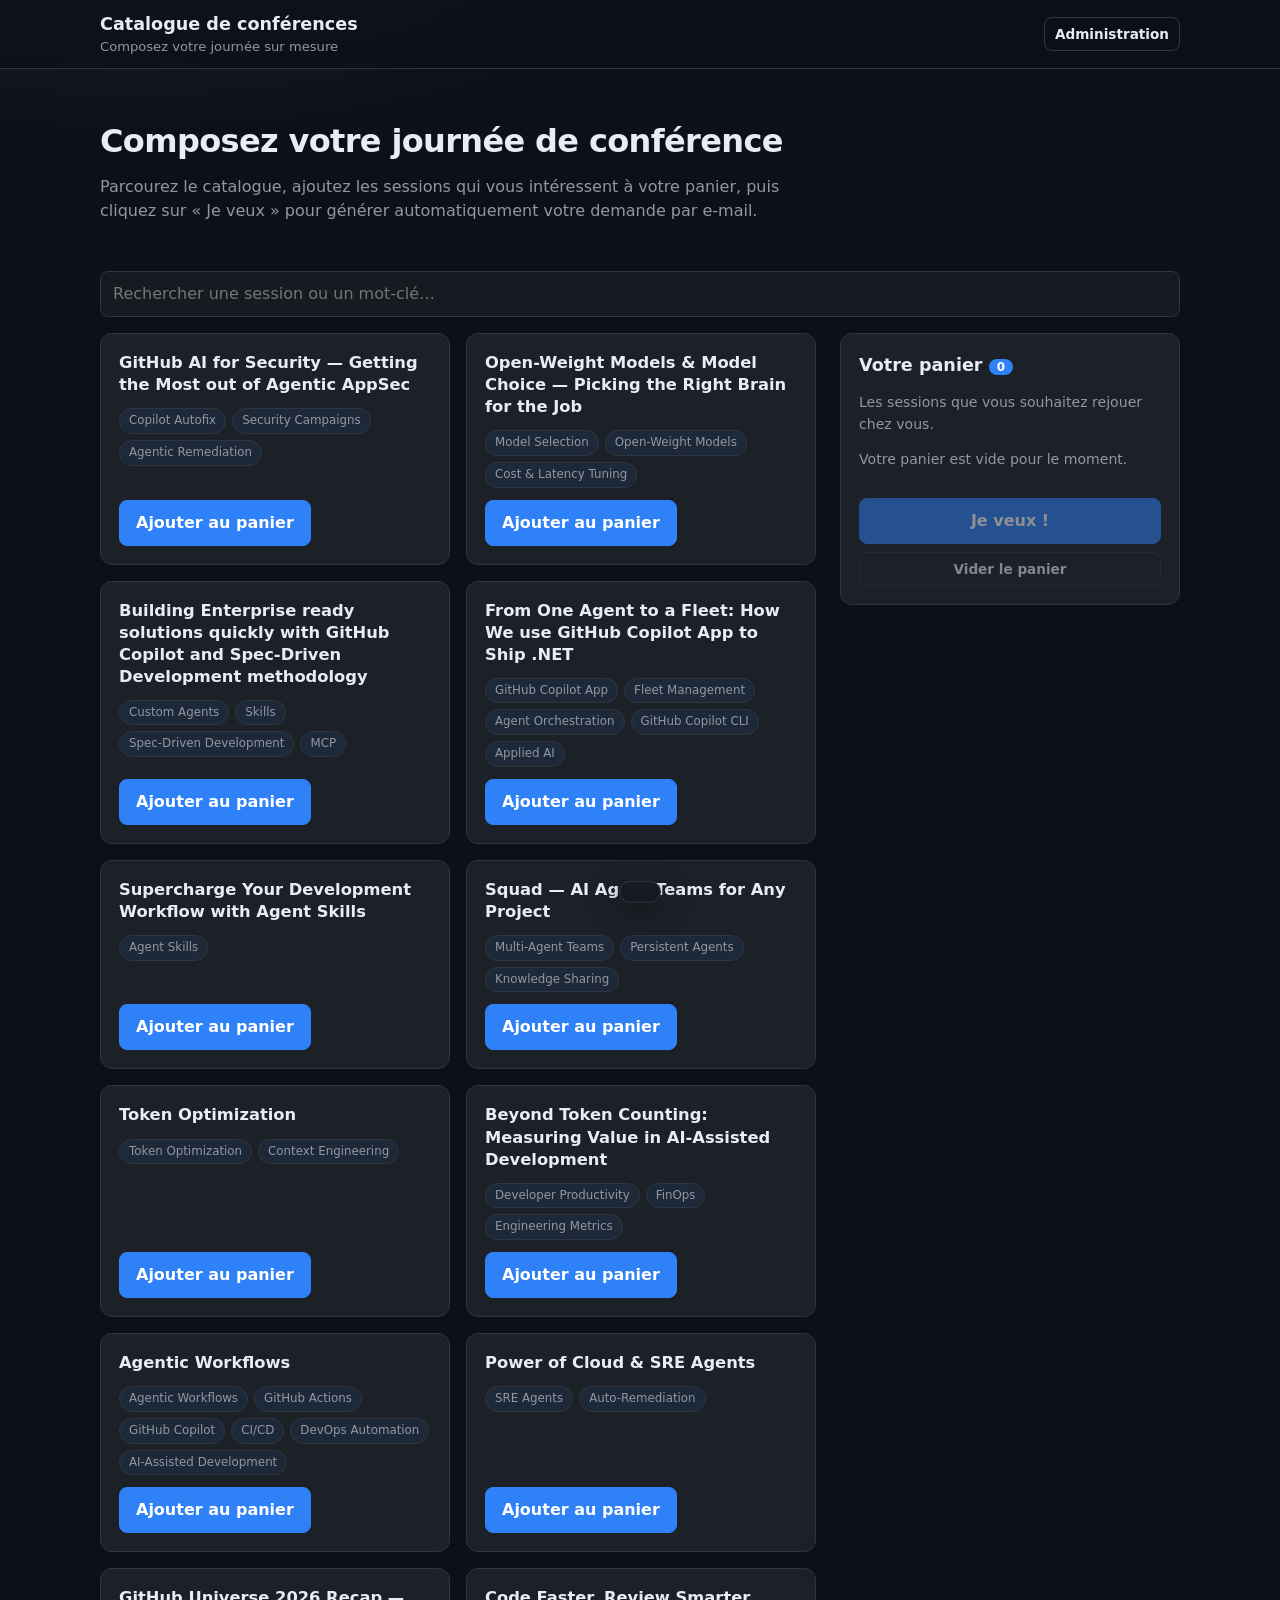
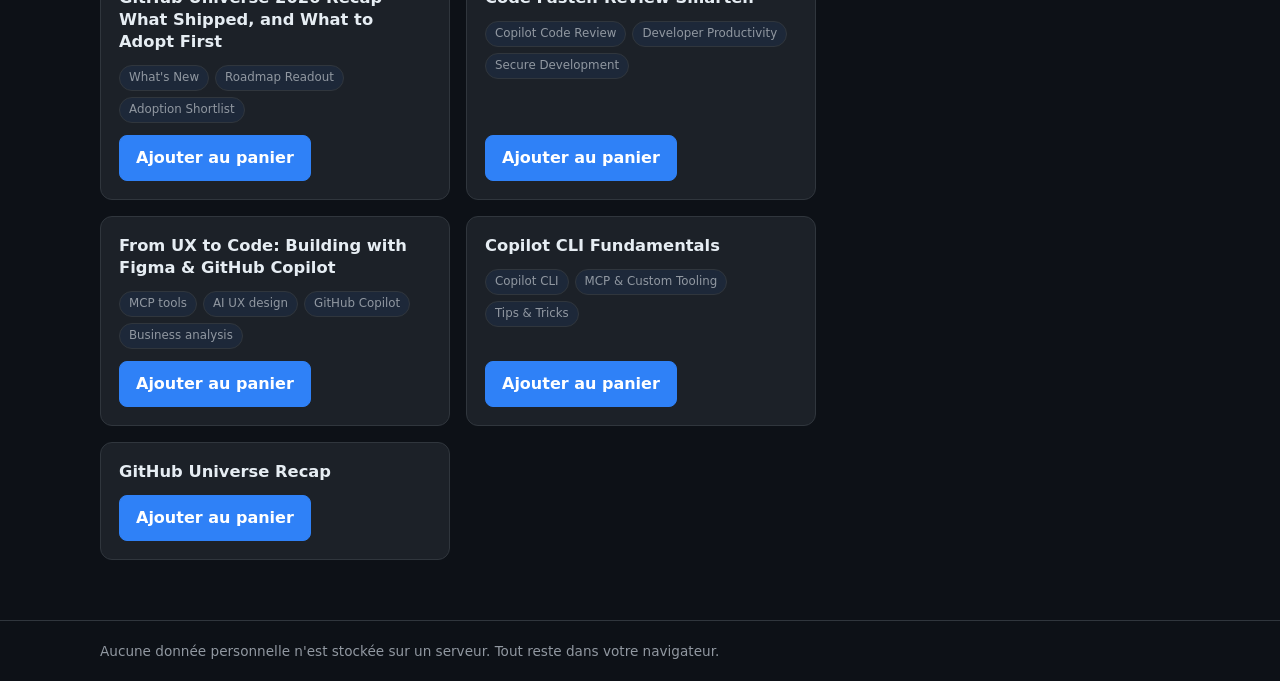
==== index.html @ d8488ca0 "feat: catalogue de conferences avec panier, demande par e-mail et admin - Catalogue statique en fran" ====
<!DOCTYPE html>
<html lang="fr">
  <head>
    <meta charset="utf-8" />
    <meta name="viewport" content="width=device-width, initial-scale=1" />
    <title>Catalogue de conférences — Rejouez nos sessions chez vous</title>
    <meta
      name="description"
      content="Choisissez les sessions que vous souhaitez rejouer lors de votre journée de conférence."
    />
    <link rel="stylesheet" href="assets/css/styles.css" />
  </head>
  <body>
    <header class="site-header">
      <div class="site-header__inner">
        <a class="brand" href="index.html">
          <strong>Catalogue de conférences</strong>
          <span>Composez votre journée sur mesure</span>
        </a>
        <div class="site-header__spacer"></div>
        <a class="btn btn--ghost btn--small" href="admin.html">Administration</a>
      </div>
    </header>

    <main class="container">
      <section class="hero">
        <h1>Composez votre journée de conférence</h1>
        <p>
          Parcourez le catalogue, ajoutez les sessions qui vous intéressent à votre panier, puis
          cliquez sur « Je veux » pour générer automatiquement votre demande par e-mail.
        </p>
      </section>

      <div class="toolbar">
        <div class="search-input">
          <input
            id="search"
            type="text"
            placeholder="Rechercher une session ou un mot-clé…"
            aria-label="Rechercher une session"
          />
        </div>
      </div>

      <div class="layout">
        <section id="catalog" class="catalog" aria-label="Catalogue des sessions">
          <p class="muted">Chargement du catalogue…</p>
        </section>

        <aside class="cart" aria-label="Votre panier">
          <h2>Votre panier <span class="badge" id="cart-count">0</span></h2>
          <p class="muted">Les sessions que vous souhaitez rejouer chez vous.</p>
          <p class="muted" id="cart-empty">Votre panier est vide pour le moment.</p>
          <ul class="cart__list" id="cart-list"></ul>
          <button type="button" class="btn btn--primary" id="want-btn" style="width: 100%" disabled>
            Je veux !
          </button>
          <button
            type="button"
            class="btn btn--ghost btn--small"
            id="clear-cart"
            style="width: 100%; margin-top: 8px"
            disabled
          >
            Vider le panier
          </button>
        </aside>
      </div>
    </main>

    <footer class="site-footer">
      <div class="container">
        Aucune donnée personnelle n'est stockée sur un serveur. Tout reste dans votre navigateur.
      </div>
    </footer>

    <dialog id="request-dialog" aria-labelledby="request-title">
      <form id="request-form" class="modal__body" method="dialog" novalidate="false">
        <h2 id="request-title">Votre demande</h2>
        <p class="muted" id="request-summary"></p>

        <p class="notice">
          🔒 Aucune donnée n'est stockée sur un serveur : vos informations servent uniquement à
          composer le texte de l'e-mail, localement dans votre navigateur.
        </p>

        <div class="form-grid">
          <div>
            <label for="prenom">Prénom *</label>
            <input id="prenom" name="prenom" type="text" required autocomplete="given-name" />
          </div>
          <div>
            <label for="nom">Nom *</label>
            <input id="nom" name="nom" type="text" required autocomplete="family-name" />
          </div>
          <div>
            <label for="email">E-mail *</label>
            <input id="email" name="email" type="email" required autocomplete="email" />
          </div>
          <div>
            <label for="telephone">Téléphone *</label>
            <input id="telephone" name="telephone" type="tel" required autocomplete="tel" />
          </div>
          <div>
            <label for="societe">Société</label>
            <input id="societe" name="societe" type="text" autocomplete="organization" />
          </div>
          <div>
            <label for="date">Date souhaitée</label>
            <input id="date" name="date" type="date" />
          </div>
          <div class="full">
            <label for="message">Message complémentaire</label>
            <textarea id="message" name="message" placeholder="Nombre de participants, lieu, contraintes…"></textarea>
          </div>
        </div>

        <div class="modal__actions">
          <button type="button" class="btn btn--ghost" id="cancel-request">Annuler</button>
          <a class="btn" id="mailto-btn" href="#">Ouvrir dans ma messagerie</a>
          <button type="submit" class="btn btn--primary">OK — copier l'e-mail</button>
        </div>
      </form>
    </dialog>

    <div class="toast" id="toast" role="status" aria-live="polite"></div>

    <script src="assets/js/store.js"></script>
    <script src="assets/js/app.js"></script>
  </body>
</html>
---- assets/css/styles.css ----
:root {
  --bg: #0d1117;
  --bg-soft: #161b22;
  --bg-card: #1c2128;
  --border: #30363d;
  --text: #e6edf3;
  --text-muted: #9198a1;
  --accent: #2f81f7;
  --accent-hover: #4c93f8;
  --success: #3fb950;
  --danger: #f85149;
  --radius: 12px;
  --shadow: 0 8px 30px rgba(0, 0, 0, 0.45);
}

* {
  box-sizing: border-box;
}

html,
body {
  margin: 0;
  padding: 0;
}

body {
  background: radial-gradient(1200px 600px at 10% -10%, #1b2b4b 0%, transparent 60%), var(--bg);
  color: var(--text);
  font-family: "Segoe UI", system-ui, -apple-system, "Helvetica Neue", Arial, sans-serif;
  line-height: 1.5;
  min-height: 100vh;
}

a {
  color: var(--accent);
}

.site-header {
  border-bottom: 1px solid var(--border);
  background: rgba(13, 17, 23, 0.85);
  backdrop-filter: blur(8px);
  position: sticky;
  top: 0;
  z-index: 20;
}

.site-header__inner,
.container {
  max-width: 1120px;
  margin: 0 auto;
  padding: 0 20px;
}

.site-header__inner {
  display: flex;
  align-items: center;
  gap: 16px;
  min-height: 68px;
}

.brand {
  display: flex;
  flex-direction: column;
  text-decoration: none;
  color: inherit;
}

.brand strong {
  font-size: 1.1rem;
}

.brand span {
  color: var(--text-muted);
  font-size: 0.82rem;
}

.site-header__spacer {
  flex: 1;
}

.hero {
  padding: 48px 0 24px;
}

.hero h1 {
  margin: 0 0 10px;
  font-size: 2rem;
  letter-spacing: -0.02em;
}

.hero p {
  margin: 0;
  color: var(--text-muted);
  max-width: 68ch;
}

.toolbar {
  display: flex;
  flex-wrap: wrap;
  gap: 12px;
  align-items: center;
  margin: 24px 0 16px;
}

.search-input {
  flex: 1;
  min-width: 240px;
}

input[type="text"],
input[type="email"],
input[type="tel"],
input[type="date"],
input[type="password"],
textarea,
select {
  width: 100%;
  background: var(--bg-soft);
  border: 1px solid var(--border);
  border-radius: 8px;
  color: var(--text);
  padding: 10px 12px;
  font: inherit;
  outline: none;
}

input:focus,
textarea:focus,
select:focus {
  border-color: var(--accent);
  box-shadow: 0 0 0 3px rgba(47, 129, 247, 0.25);
}

textarea {
  min-height: 90px;
  resize: vertical;
}

.btn {
  display: inline-flex;
  align-items: center;
  justify-content: center;
  gap: 8px;
  border-radius: 8px;
  border: 1px solid var(--border);
  background: var(--bg-soft);
  color: var(--text);
  padding: 10px 16px;
  font: inherit;
  font-weight: 600;
  cursor: pointer;
  text-decoration: none;
  transition: background 0.15s ease, border-color 0.15s ease, transform 0.05s ease;
}

.btn:hover {
  background: #21262d;
}

.btn:active {
  transform: translateY(1px);
}

.btn--primary {
  background: var(--accent);
  border-color: var(--accent);
  color: #fff;
}

.btn--primary:hover {
  background: var(--accent-hover);
}

.btn--danger {
  border-color: rgba(248, 81, 73, 0.5);
  color: var(--danger);
}

.btn--ghost {
  background: transparent;
}

.btn--small {
  padding: 6px 10px;
  font-size: 0.85rem;
}

.btn[disabled] {
  opacity: 0.5;
  cursor: not-allowed;
}

.layout {
  display: grid;
  grid-template-columns: minmax(0, 1fr) 340px;
  gap: 24px;
  align-items: start;
  padding-bottom: 60px;
}

@media (max-width: 900px) {
  .layout {
    grid-template-columns: 1fr;
  }
}

.catalog {
  display: grid;
  grid-template-columns: repeat(auto-fill, minmax(280px, 1fr));
  gap: 16px;
}

.card {
  background: var(--bg-card);
  border: 1px solid var(--border);
  border-radius: var(--radius);
  padding: 18px;
  display: flex;
  flex-direction: column;
  gap: 12px;
}

.card h3 {
  margin: 0;
  font-size: 1.02rem;
  line-height: 1.35;
}

.tags {
  display: flex;
  flex-wrap: wrap;
  gap: 6px;
  list-style: none;
  margin: 0;
  padding: 0;
}

.tag {
  font-size: 0.74rem;
  border: 1px solid var(--border);
  border-radius: 999px;
  padding: 3px 9px;
  color: var(--text-muted);
  background: rgba(47, 129, 247, 0.08);
}

.card__footer {
  margin-top: auto;
}

.cart {
  position: sticky;
  top: 92px;
  background: var(--bg-card);
  border: 1px solid var(--border);
  border-radius: var(--radius);
  padding: 18px;
}

.cart h2 {
  margin: 0 0 4px;
  font-size: 1.1rem;
}

.cart__list {
  list-style: none;
  margin: 14px 0;
  padding: 0;
  display: flex;
  flex-direction: column;
  gap: 10px;
  max-height: 46vh;
  overflow-y: auto;
}

.cart__item {
  display: flex;
  gap: 10px;
  align-items: flex-start;
  border: 1px solid var(--border);
  border-radius: 8px;
  padding: 10px;
  font-size: 0.9rem;
}

.cart__item span {
  flex: 1;
}

.muted {
  color: var(--text-muted);
  font-size: 0.88rem;
}

.badge {
  background: var(--accent);
  color: #fff;
  border-radius: 999px;
  font-size: 0.75rem;
  padding: 1px 8px;
  font-weight: 700;
}

dialog {
  border: 1px solid var(--border);
  border-radius: var(--radius);
  background: var(--bg-card);
  color: var(--text);
  padding: 0;
  width: min(560px, 94vw);
  box-shadow: var(--shadow);
}

dialog::backdrop {
  background: rgba(1, 4, 9, 0.7);
}

.modal__body {
  padding: 22px;
}

.modal__body h2 {
  margin: 0 0 6px;
}

.form-grid {
  display: grid;
  grid-template-columns: 1fr 1fr;
  gap: 14px;
  margin: 18px 0;
}

.form-grid .full {
  grid-column: 1 / -1;
}

@media (max-width: 560px) {
  .form-grid {
    grid-template-columns: 1fr;
  }
}

label {
  display: block;
  font-size: 0.85rem;
  font-weight: 600;
  margin-bottom: 6px;
}

.notice {
  border: 1px solid rgba(63, 185, 80, 0.35);
  background: rgba(63, 185, 80, 0.08);
  color: #a6e3b0;
  border-radius: 8px;
  padding: 10px 12px;
  font-size: 0.85rem;
}

.modal__actions {
  display: flex;
  flex-wrap: wrap;
  gap: 10px;
  justify-content: flex-end;
  margin-top: 18px;
}

.toast {
  position: fixed;
  left: 50%;
  bottom: 28px;
  transform: translateX(-50%) translateY(140%);
  background: var(--bg-soft);
  border: 1px solid var(--border);
  border-radius: 999px;
  padding: 10px 20px;
  box-shadow: var(--shadow);
  transition: transform 0.25s ease;
  z-index: 60;
}

.toast.is-visible {
  transform: translateX(-50%) translateY(0);
}

.site-footer {
  border-top: 1px solid var(--border);
  padding: 20px 0;
  color: var(--text-muted);
  font-size: 0.85rem;
}

.admin-gate {
  max-width: 420px;
  margin: 10vh auto;
  background: var(--bg-card);
  border: 1px solid var(--border);
  border-radius: var(--radius);
  padding: 26px;
}

.admin-rows {
  display: flex;
  flex-direction: column;
  gap: 14px;
  margin: 20px 0 40px;
}

.admin-row {
  background: var(--bg-card);
  border: 1px solid var(--border);
  border-radius: var(--radius);
  padding: 16px;
  display: grid;
  gap: 12px;
}

.admin-row__actions {
  display: flex;
  gap: 8px;
  justify-content: flex-end;
}

.error {
  color: var(--danger);
  font-size: 0.86rem;
  min-height: 1.2em;
}

.hidden {
  display: none !important;
}
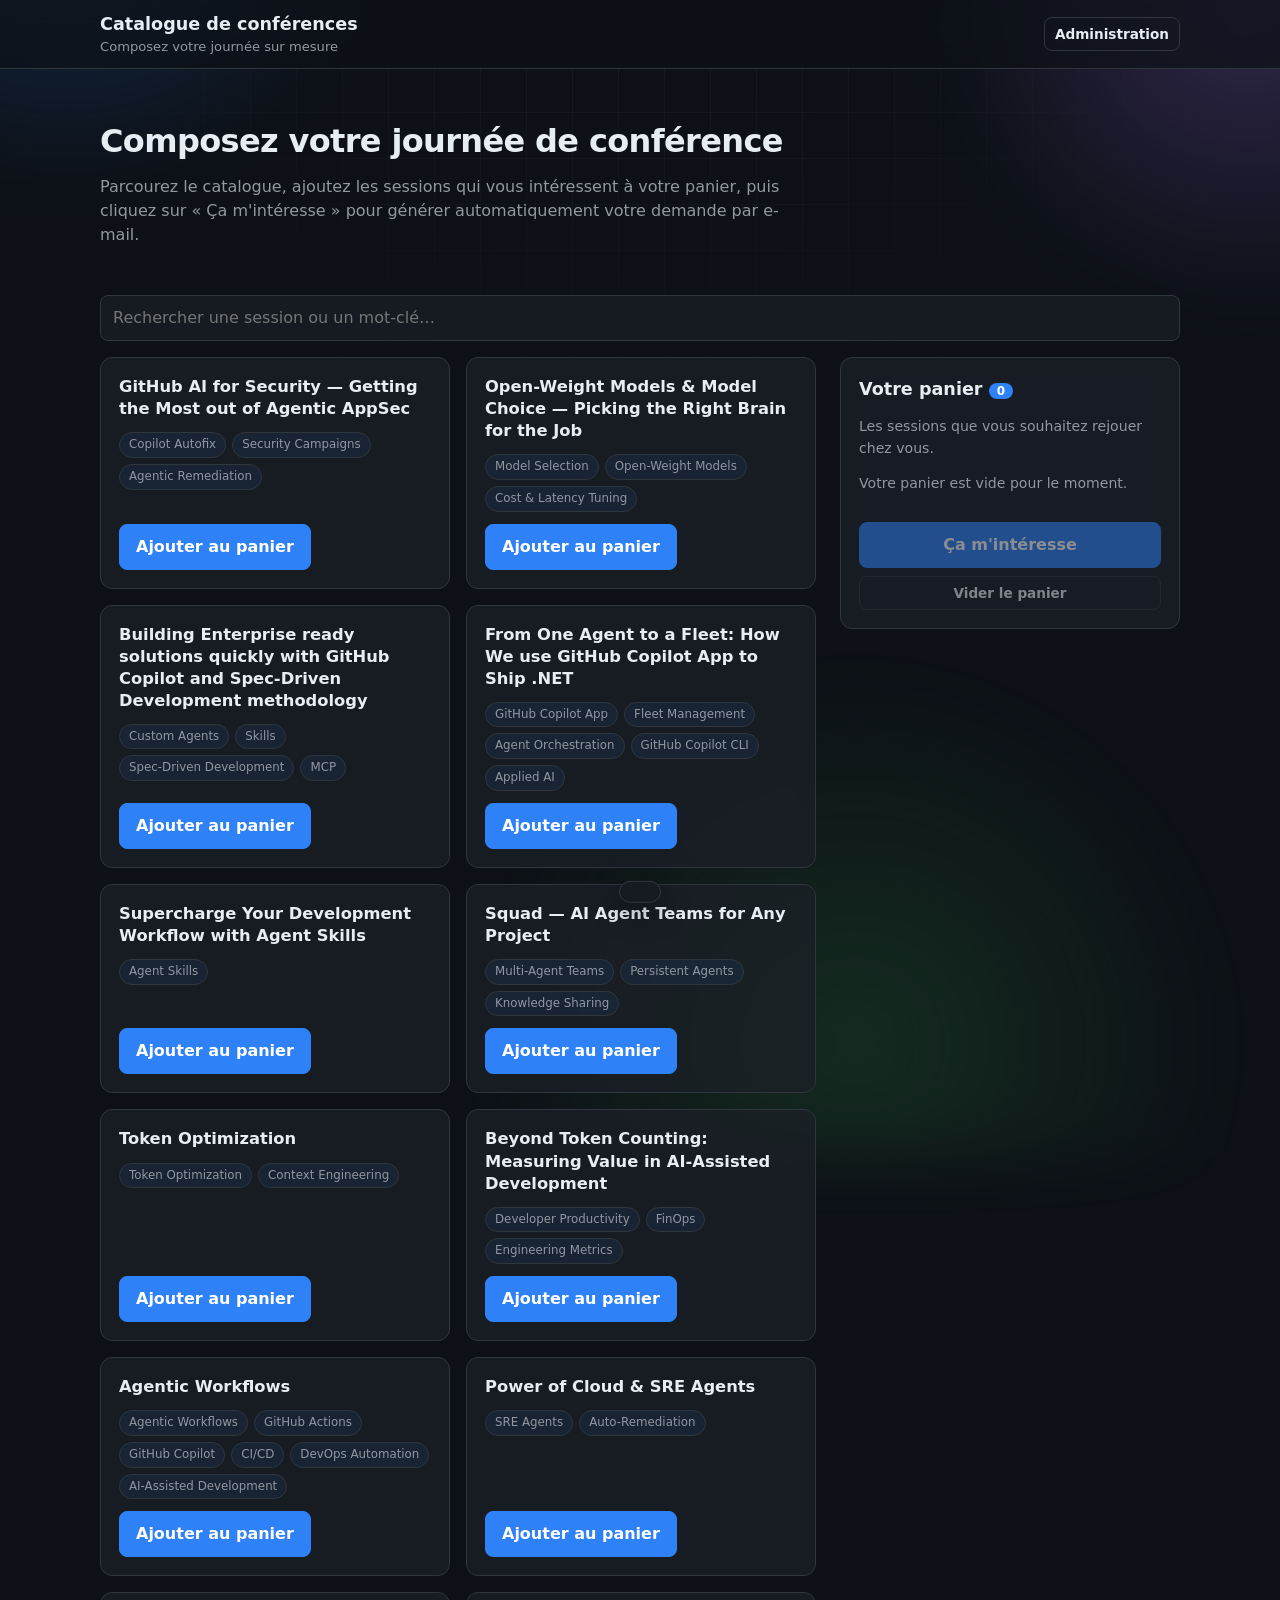
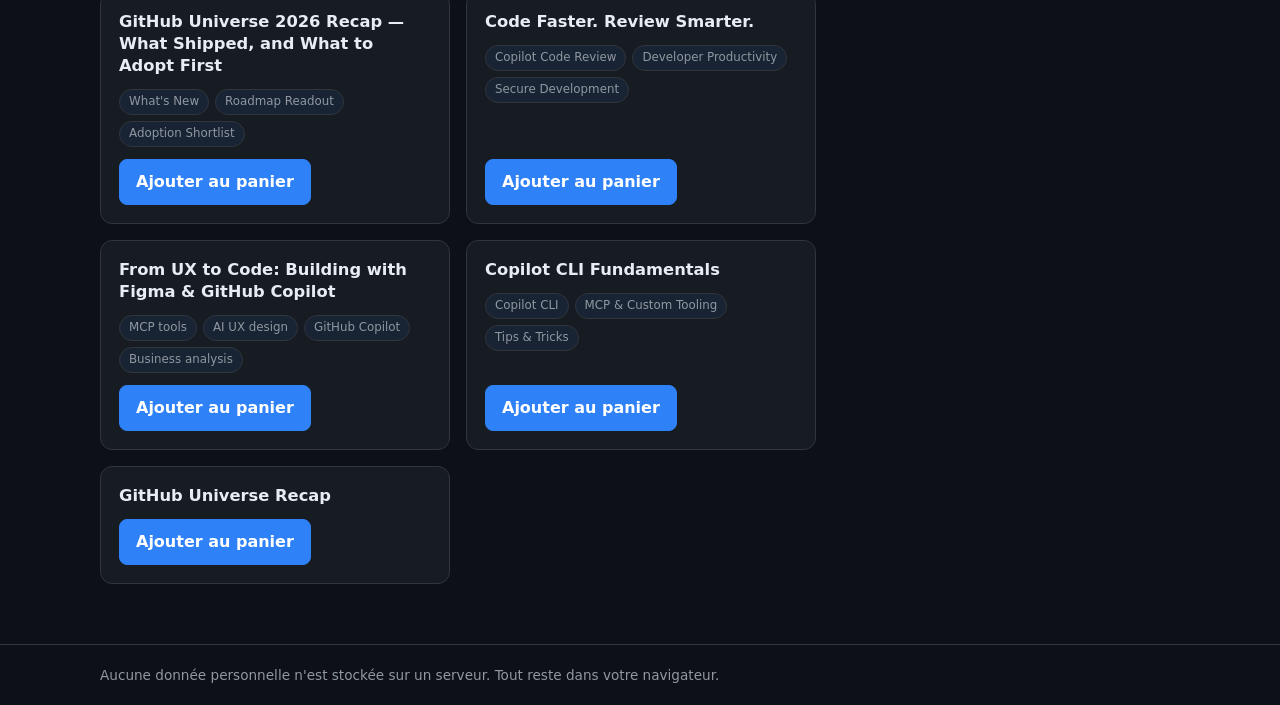
==== commit dbb7d1cc: "feat(ux): bouton Ca m'interesse, description des sessions et nouveau fond - 'Je veux !' renomme en '" ====
--- a/index.html
+++ b/index.html
@@ -27,7 +27,7 @@
         <h1>Composez votre journée de conférence</h1>
         <p>
           Parcourez le catalogue, ajoutez les sessions qui vous intéressent à votre panier, puis
-          cliquez sur « Je veux » pour générer automatiquement votre demande par e-mail.
+          cliquez sur « Ça m'intéresse » pour générer automatiquement votre demande par e-mail.
         </p>
       </section>
 
@@ -53,7 +53,7 @@
           <p class="muted" id="cart-empty">Votre panier est vide pour le moment.</p>
           <ul class="cart__list" id="cart-list"></ul>
           <button type="button" class="btn btn--primary" id="want-btn" style="width: 100%" disabled>
-            Je veux !
+            Ça m'intéresse
           </button>
           <button
             type="button"
@@ -75,9 +75,11 @@
     </footer>
 
     <dialog id="request-dialog" aria-labelledby="request-title">
-      <form id="request-form" class="modal__body" method="dialog" novalidate="false">
+      <form id="request-form" class="modal__body" method="dialog">
         <h2 id="request-title">Votre demande</h2>
-        <p class="muted" id="request-summary"></p>
+        <p class="muted">
+          Renseignez vos coordonnées, nous préparons l'e-mail de demande pour vous.
+        </p>
 
         <p class="notice">
           🔒 Aucune donnée n'est stockée sur un serveur : vos informations servent uniquement à
@@ -99,11 +101,18 @@
           </div>
           <div>
             <label for="telephone">Téléphone *</label>
-            <input id="telephone" name="telephone" type="tel" required autocomplete="tel" />
+            <input
+              id="telephone"
+              name="telephone"
+              type="tel"
+              required
+              autocomplete="tel"
+              pattern="[0-9\s+\-\(\)\.]{6,}"
+            />
           </div>
           <div>
-            <label for="societe">Société</label>
-            <input id="societe" name="societe" type="text" autocomplete="organization" />
+            <label for="societe">Société *</label>
+            <input id="societe" name="societe" type="text" required autocomplete="organization" />
           </div>
           <div>
             <label for="date">Date souhaitée</label>
@@ -117,8 +126,7 @@
 
         <div class="modal__actions">
           <button type="button" class="btn btn--ghost" id="cancel-request">Annuler</button>
-          <a class="btn" id="mailto-btn" href="#">Ouvrir dans ma messagerie</a>
-          <button type="submit" class="btn btn--primary">OK — copier l'e-mail</button>
+          <a class="btn btn--primary" id="mailto-btn" href="#">✉️ Ouvrir dans ma messagerie</a>
         </div>
       </form>
     </dialog>
--- a/assets/css/styles.css
+++ b/assets/css/styles.css
@@ -24,11 +24,56 @@
 }
 
 body {
-  background: radial-gradient(1200px 600px at 10% -10%, #1b2b4b 0%, transparent 60%), var(--bg);
+  background: var(--bg);
   color: var(--text);
   font-family: "Segoe UI", system-ui, -apple-system, "Helvetica Neue", Arial, sans-serif;
   line-height: 1.5;
   min-height: 100vh;
+  position: relative;
+  isolation: isolate;
+}
+
+/* Décor : deux halos colorés en lente dérive + grille fine. 100 % CSS, aucune image. */
+body::before,
+body::after {
+  content: "";
+  position: fixed;
+  inset: -20vmax;
+  z-index: -1;
+  pointer-events: none;
+}
+
+body::before {
+  background:
+    radial-gradient(42vmax 42vmax at 18% 8%, rgba(47, 129, 247, 0.28), transparent 62%),
+    radial-gradient(38vmax 38vmax at 84% 18%, rgba(163, 113, 247, 0.24), transparent 64%),
+    radial-gradient(44vmax 44vmax at 62% 92%, rgba(63, 185, 80, 0.16), transparent 66%);
+  filter: blur(30px);
+  animation: drift 28s ease-in-out infinite alternate;
+}
+
+body::after {
+  background-image:
+    linear-gradient(rgba(230, 237, 243, 0.038) 1px, transparent 1px),
+    linear-gradient(90deg, rgba(230, 237, 243, 0.038) 1px, transparent 1px);
+  background-size: 46px 46px;
+  mask-image: radial-gradient(70vmax 70vmax at 50% 0%, #000 35%, transparent 78%);
+  -webkit-mask-image: radial-gradient(70vmax 70vmax at 50% 0%, #000 35%, transparent 78%);
+}
+
+@keyframes drift {
+  from {
+    transform: translate3d(-3%, -2%, 0) scale(1);
+  }
+  to {
+    transform: translate3d(3%, 2%, 0) scale(1.08);
+  }
+}
+
+@media (prefers-reduced-motion: reduce) {
+  body::before {
+    animation: none;
+  }
 }
 
 a {
@@ -37,8 +82,8 @@
 
 .site-header {
   border-bottom: 1px solid var(--border);
-  background: rgba(13, 17, 23, 0.85);
-  backdrop-filter: blur(8px);
+  background: rgba(13, 17, 23, 0.72);
+  backdrop-filter: blur(12px);
   position: sticky;
   top: 0;
   z-index: 20;
@@ -211,19 +256,33 @@
 }
 
 .card {
-  background: var(--bg-card);
+  background: rgba(28, 33, 40, 0.72);
+  backdrop-filter: blur(10px);
   border: 1px solid var(--border);
   border-radius: var(--radius);
   padding: 18px;
   display: flex;
   flex-direction: column;
   gap: 12px;
+  transition: transform 0.18s ease, border-color 0.18s ease, box-shadow 0.18s ease;
+}
+
+.card:hover {
+  transform: translateY(-3px);
+  border-color: rgba(47, 129, 247, 0.55);
+  box-shadow: 0 12px 28px rgba(1, 4, 9, 0.5);
 }
 
 .card h3 {
   margin: 0;
   font-size: 1.02rem;
   line-height: 1.35;
+}
+
+.card__description {
+  margin: 0;
+  color: var(--text-muted);
+  font-size: 0.9rem;
 }
 
 .tags {
@@ -251,7 +310,8 @@
 .cart {
   position: sticky;
   top: 92px;
-  background: var(--bg-card);
+  background: rgba(28, 33, 40, 0.78);
+  backdrop-filter: blur(10px);
   border: 1px solid var(--border);
   border-radius: var(--radius);
   padding: 18px;
@@ -426,6 +486,32 @@
   min-height: 1.2em;
 }
 
+.error.is-ok {
+  color: var(--success);
+}
+
+.panel {
+  background: var(--bg-card);
+  border: 1px solid var(--border);
+  border-radius: var(--radius);
+  padding: 16px 18px;
+  margin-bottom: 18px;
+}
+
+.panel > summary {
+  cursor: pointer;
+  font-weight: 600;
+}
+
+.panel code,
+.notice code {
+  background: var(--bg-soft);
+  border: 1px solid var(--border);
+  border-radius: 5px;
+  padding: 1px 5px;
+  font-size: 0.88em;
+}
+
 .hidden {
   display: none !important;
 }
